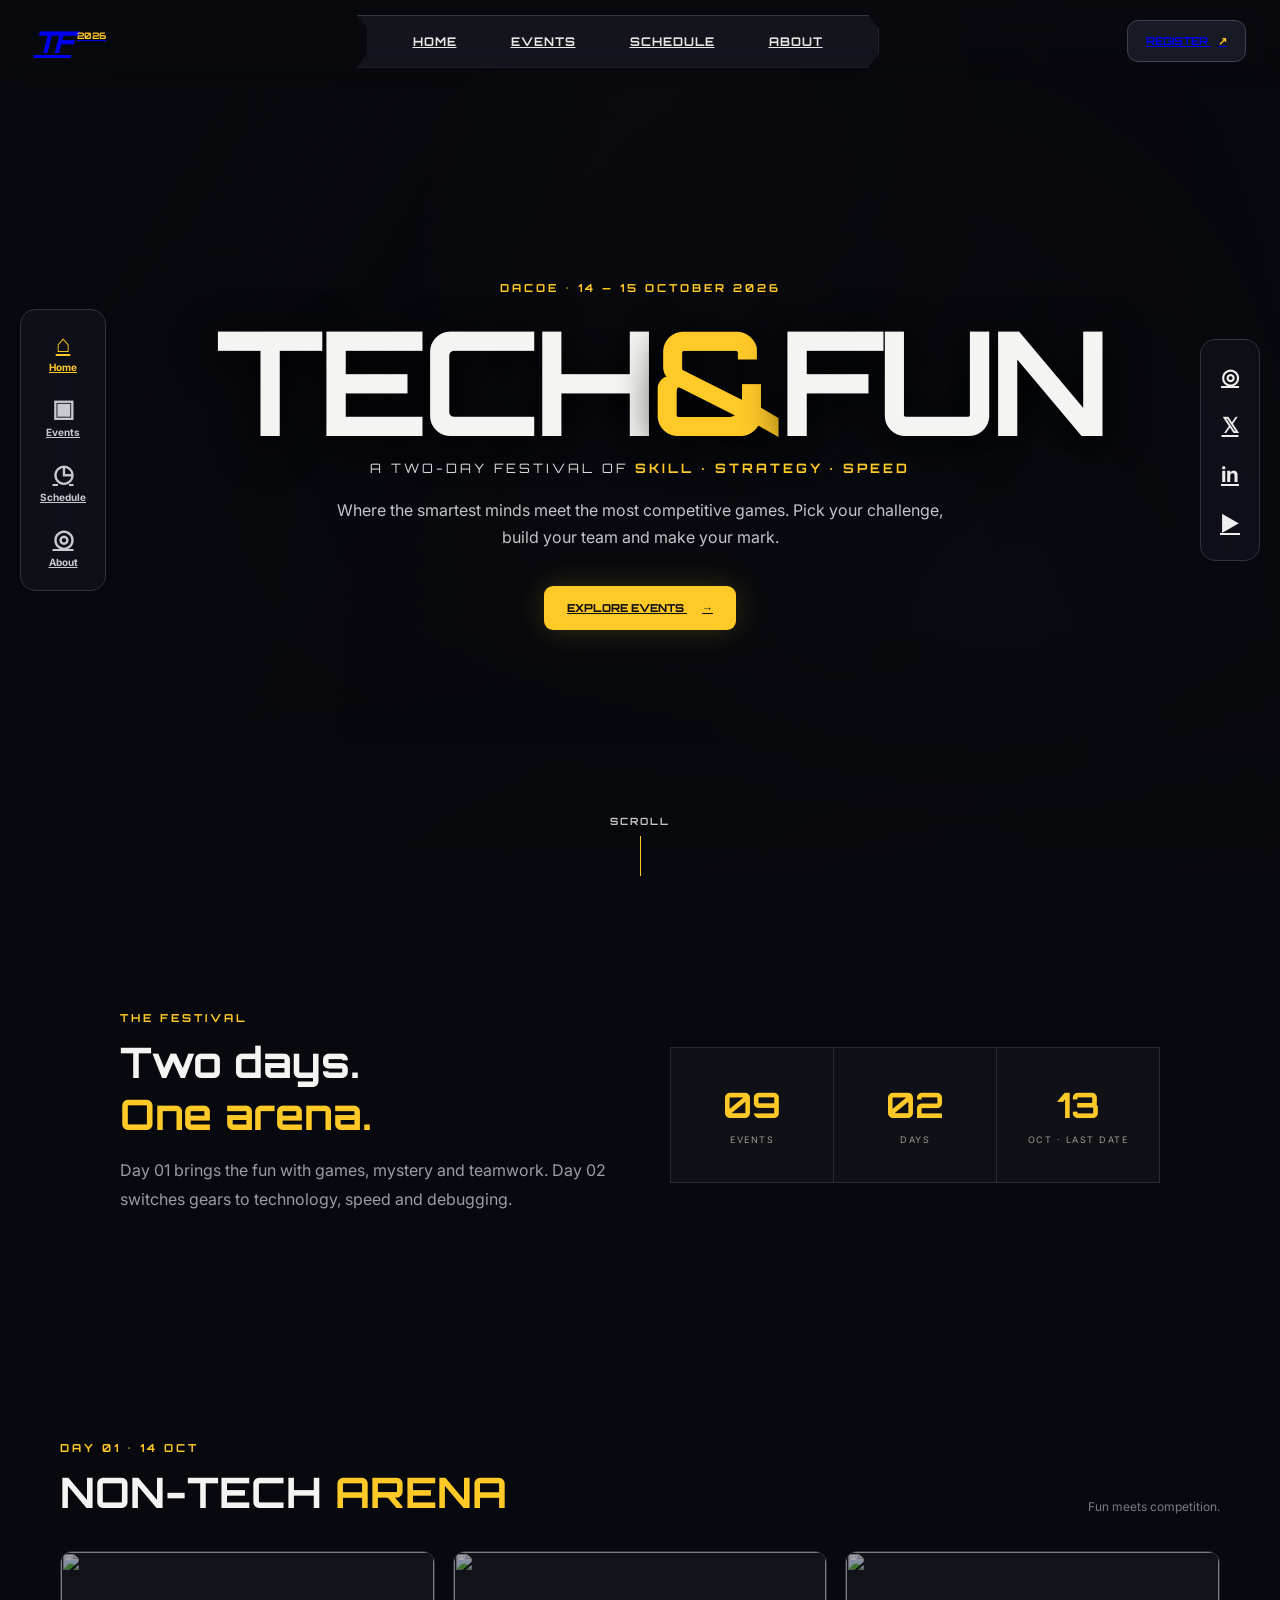
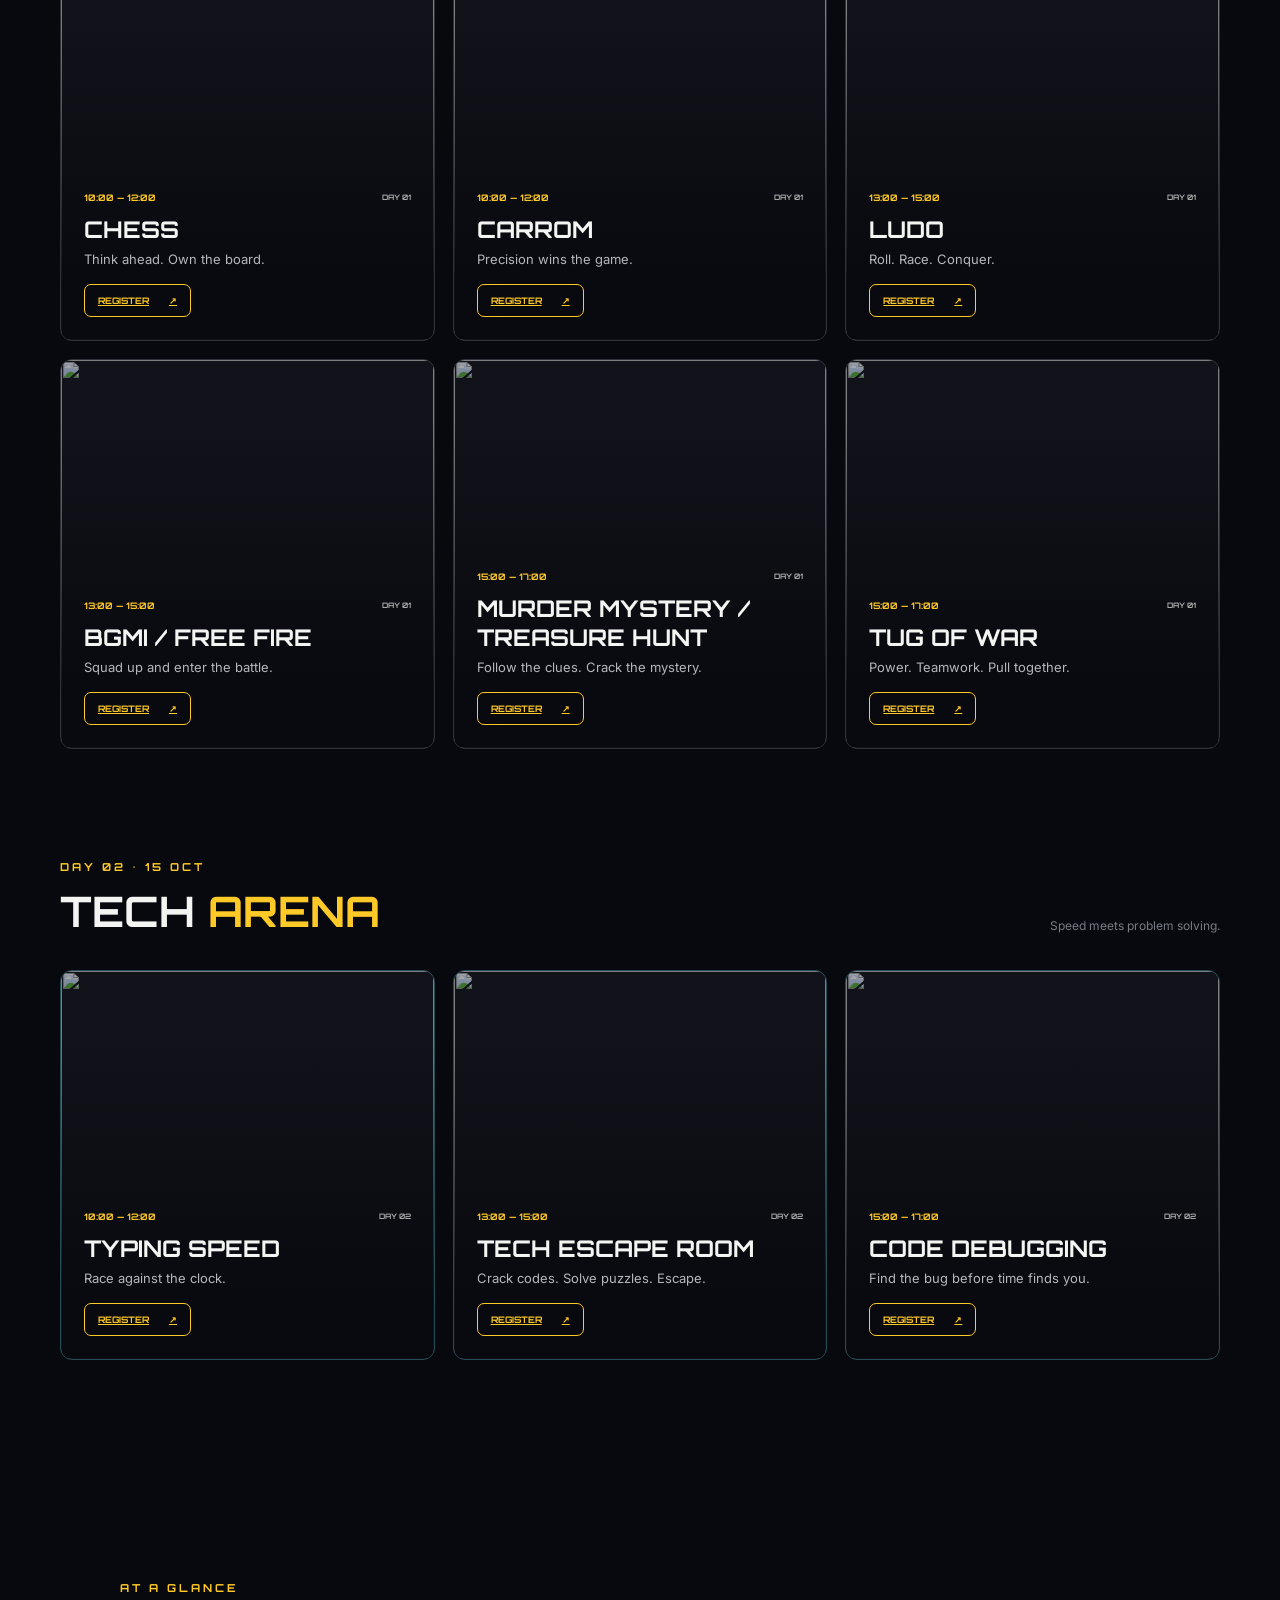
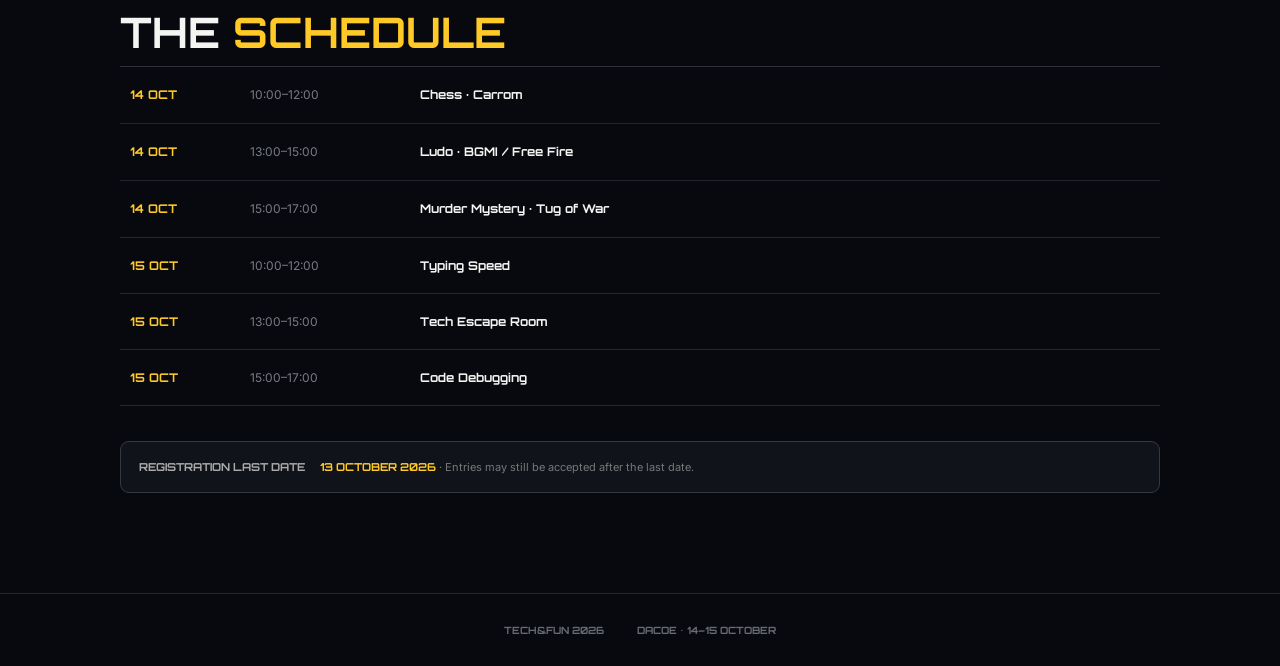
==== index.html @ 4d59d4c3 "Add files via upload" ====
<!DOCTYPE html>
<html lang="en">
<head>
<meta charset="UTF-8">
<meta name="viewport" content="width=device-width,initial-scale=1.0">
<title>Tech & Fun 2026</title>
<link rel="preconnect" href="https://fonts.googleapis.com">
<link href="https://fonts.googleapis.com/css2?family=Orbitron:wght@500;600;700;800&family=Inter:wght@400;500;600;700;800&display=swap" rel="stylesheet">
<link rel="stylesheet" href="style.css">
</head>
<body>
<div class="bg-glow"></div>
<header class="topbar">
  <a class="logo" href="index.html"><span>TF</span><small>2026</small></a>
  <nav class="topnav">
    <a href="#home">HOME</a><a href="#events">EVENTS</a><a href="#schedule">SCHEDULE</a><a href="#about">ABOUT</a>
  </nav>
  <a class="signin" href="#events">REGISTER <b>↗</b></a>
</header>

<aside class="side-nav">
  <a href="#home" class="active"><i>⌂</i><span>Home</span></a>
  <a href="#events"><i>▣</i><span>Events</span></a>
  <a href="#schedule"><i>◷</i><span>Schedule</span></a>
  <a href="#about"><i>◎</i><span>About</span></a>
</aside>
<aside class="social-nav">
  <a href="#" aria-label="Instagram">◎</a><a href="#" aria-label="X">𝕏</a><a href="#" aria-label="LinkedIn">in</a><a href="#" aria-label="YouTube">▶</a>
</aside>

<main>
<section class="hero" id="home">
  <div class="hero-overlay"></div>
  <div class="hero-content">
    <p class="mini">DACOE • 14 — 15 OCTOBER 2026</p>
    <h1>TECH<span>&</span>FUN</h1>
    <div class="hero-sub">A TWO-DAY FESTIVAL OF <b>SKILL · STRATEGY · SPEED</b></div>
    <p class="hero-copy">Where the smartest minds meet the most competitive games. Pick your challenge, build your team and make your mark.</p>
    <a class="hero-btn" href="#events">EXPLORE EVENTS <span>→</span></a>
  </div>
  <div class="scroll">SCROLL <span></span></div>
  <div class="hero-corner c1"></div><div class="hero-corner c2"></div>
</section>

<section class="intro" id="about">
  <div class="intro-card">
    <p class="mini">THE FESTIVAL</p>
    <h2>Two days.<br><span>One arena.</span></h2>
    <p>Day 01 brings the fun with games, mystery and teamwork. Day 02 switches gears to technology, speed and debugging.</p>
  </div>
  <div class="stats">
    <div><strong>09</strong><span>EVENTS</span></div>
    <div><strong>02</strong><span>DAYS</span></div>
    <div><strong>13</strong><span>OCT · LAST DATE</span></div>
  </div>
</section>

<section class="events-section" id="events">
  <div class="section-title">
    <div><p class="mini">DAY 01 • 14 OCT</p><h2>NON-TECH <span>ARENA</span></h2></div>
    <p>Fun meets competition.</p>
  </div>
  <div class="event-grid">
    <article class="event"><img src="https://images.pexels.com/photos/1040157/pexels-photo-1040157.jpeg?auto=compress&cs=tinysrgb&w=1200"><div class="event-info"><div><b>10:00 — 12:00</b><small>DAY 01</small></div><h3>CHESS</h3><p>Think ahead. Own the board.</p><a href="register.html?event=chess">REGISTER <span>↗</span></a></div></article>
    <article class="event"><img src="https://images.pexels.com/photos/5632401/pexels-photo-5632401.jpeg?auto=compress&cs=tinysrgb&w=1200"><div class="event-info"><div><b>10:00 — 12:00</b><small>DAY 01</small></div><h3>CARROM</h3><p>Precision wins the game.</p><a href="register.html?event=carrom">REGISTER <span>↗</span></a></div></article>
    <article class="event"><img src="https://images.pexels.com/photos/278918/pexels-photo-278918.jpeg?auto=compress&cs=tinysrgb&w=1200"><div class="event-info"><div><b>13:00 — 15:00</b><small>DAY 01</small></div><h3>LUDO</h3><p>Roll. Race. Conquer.</p><a href="register.html?event=ludo">REGISTER <span>↗</span></a></div></article>
    <article class="event"><img src="https://images.pexels.com/photos/3165335/pexels-photo-3165335.jpeg?auto=compress&cs=tinysrgb&w=1200"><div class="event-info"><div><b>13:00 — 15:00</b><small>DAY 01</small></div><h3>BGMI / FREE FIRE</h3><p>Squad up and enter the battle.</p><a href="register.html?event=bgmi-free-fire">REGISTER <span>↗</span></a></div></article>
    <article class="event wide"><img src="https://images.pexels.com/photos/161853/treasure-map-adventure-map-compass-161853.jpeg?auto=compress&cs=tinysrgb&w=1200"><div class="event-info"><div><b>15:00 — 17:00</b><small>DAY 01</small></div><h3>MURDER MYSTERY / TREASURE HUNT</h3><p>Follow the clues. Crack the mystery.</p><a href="register.html?event=murder-mystery-treasure-hunt">REGISTER <span>↗</span></a></div></article>
    <article class="event wide"><img src="https://images.pexels.com/photos/1015568/pexels-photo-1015568.jpeg?auto=compress&cs=tinysrgb&w=1200"><div class="event-info"><div><b>15:00 — 17:00</b><small>DAY 01</small></div><h3>TUG OF WAR</h3><p>Power. Teamwork. Pull together.</p><a href="register.html?event=tug-of-war">REGISTER <span>↗</span></a></div></article>
  </div>

  <div class="section-title tech-title">
    <div><p class="mini">DAY 02 • 15 OCT</p><h2>TECH <span>ARENA</span></h2></div>
    <p>Speed meets problem solving.</p>
  </div>
  <div class="event-grid tech-grid">
    <article class="event"><img src="https://images.pexels.com/photos/574071/pexels-photo-574071.jpeg?auto=compress&cs=tinysrgb&w=1200"><div class="event-info"><div><b>10:00 — 12:00</b><small>DAY 02</small></div><h3>TYPING SPEED</h3><p>Race against the clock.</p><a href="register.html?event=typing-speed">REGISTER <span>↗</span></a></div></article>
    <article class="event"><img src="https://images.pexels.com/photos/713149/pexels-photo-713149.jpeg?auto=compress&cs=tinysrgb&w=1200"><div class="event-info"><div><b>13:00 — 15:00</b><small>DAY 02</small></div><h3>TECH ESCAPE ROOM</h3><p>Crack codes. Solve puzzles. Escape.</p><a href="register.html?event=tech-escape-room">REGISTER <span>↗</span></a></div></article>
    <article class="event"><img src="https://images.pexels.com/photos/3861969/pexels-photo-3861969.jpeg?auto=compress&cs=tinysrgb&w=1200"><div class="event-info"><div><b>15:00 — 17:00</b><small>DAY 02</small></div><h3>CODE DEBUGGING</h3><p>Find the bug before time finds you.</p><a href="register.html?event=code-debugging">REGISTER <span>↗</span></a></div></article>
  </div>
</section>

<section class="schedule" id="schedule">
  <p class="mini">AT A GLANCE</p><h2>THE <span>SCHEDULE</span></h2>
  <div class="timeline">
    <div><strong>14 OCT</strong><span>10:00–12:00</span><b>Chess · Carrom</b></div>
    <div><strong>14 OCT</strong><span>13:00–15:00</span><b>Ludo · BGMI / Free Fire</b></div>
    <div><strong>14 OCT</strong><span>15:00–17:00</span><b>Murder Mystery · Tug of War</b></div>
    <div><strong>15 OCT</strong><span>10:00–12:00</span><b>Typing Speed</b></div>
    <div><strong>15 OCT</strong><span>13:00–15:00</span><b>Tech Escape Room</b></div>
    <div><strong>15 OCT</strong><span>15:00–17:00</span><b>Code Debugging</b></div>
  </div>
  <div class="deadline">REGISTRATION LAST DATE <strong>13 OCTOBER 2026</strong><small> · Entries may still be accepted after the last date.</small></div>
</section>
</main>
<footer>TECH&FUN 2026 <span>DACOE • 14–15 OCTOBER</span></footer>
</body></html>
---- style.css ----
*{box-sizing:border-box}html{scroll-behavior:smooth}body{margin:0;background:#08090e;color:#f4f4f2;font-family:Inter,Arial,sans-serif;overflow-x:hidden}.bg-glow{position:fixed;inset:0;pointer-events:none;background:radial-gradient(circle at 50% 10%,rgba(255,196,40,.08),transparent 35%),radial-gradient(circle at 80% 70%,rgba(0,211,255,.06),transparent 30%)}.topbar{height:82px;position:fixed;z-index:20;top:0;left:0;right:0;display:flex;align-items:center;justify-content:space-between;padding:0 34px;background:linear-gradient(#090a0fdd,transparent);backdrop-filter:blur(8px)}.logo{width:74px;display:flex;align-items:center;gap:6px;font-family:Orbitron;font-weight:800;font-size:30px;font-style:italic}.logo span{letter-spacing:-4px}.logo small{font-size:9px;color:#ffc928;font-style:normal;align-self:flex-start;margin-top:7px}.topnav{display:flex;gap:0;padding:0 28px;background:#161720dd;border:1px solid #343542;clip-path:polygon(0 0,98% 0,100% 25%,100% 75%,98% 100%,0 100%,2% 75%,2% 25%)}.topnav a{padding:18px 27px;font-family:Orbitron;font-size:12px;font-weight:700;letter-spacing:1px;color:#e8e8e6}.topnav a:hover{color:#ffc928}.signin{border:1px solid #3d4150;background:#171924;border-radius:11px;padding:13px 18px;font-family:Orbitron;font-size:11px;font-weight:700}.signin b{color:#ffc928;margin-left:7px}.side-nav,.social-nav{position:fixed;z-index:18;top:50%;transform:translateY(-50%);background:#10111adb;border:1px solid #303340;border-radius:15px;backdrop-filter:blur(12px)}.side-nav{left:20px;width:86px;padding:10px 0}.side-nav a{display:flex;flex-direction:column;align-items:center;gap:5px;padding:12px 5px;color:#c9cad0;font-size:10px;font-weight:700}.side-nav i{font-style:normal;font-size:24px;line-height:1}.side-nav a:hover,.side-nav .active{color:#ffc928}.social-nav{right:20px;width:60px;padding:12px 0}.social-nav a{display:block;text-align:center;padding:12px 0;color:#eee;font-size:21px;font-weight:700}.social-nav a:hover{color:#ffc928}.hero{height:100vh;min-height:700px;position:relative;display:flex;align-items:center;justify-content:center;background:linear-gradient(120deg,#08090e 8%,rgba(8,9,14,.62)),url("https://images.pexels.com/photos/325185/pexels-photo-325185.jpeg?auto=compress&cs=tinysrgb&w=2000") center/cover fixed}.hero:after{content:"";position:absolute;inset:0;background:linear-gradient(transparent 70%,#08090e),radial-gradient(circle at 50% 45%,transparent 10%,#08090eaa 80%)}.hero-content{position:relative;z-index:2;text-align:center;max-width:900px;padding:40px 25px}.mini{font-family:Orbitron;font-size:11px;letter-spacing:3px;color:#ffc928;font-weight:700}.hero h1{font-family:Orbitron;font-size:clamp(60px,12vw,145px);line-height:.88;letter-spacing:-7px;margin:22px 0 15px;text-shadow:0 8px 40px #000}.hero h1 span{color:#ffc928}.hero-sub{font-family:Orbitron;letter-spacing:3px;font-size:13px;color:#d8d9de}.hero-sub b{color:#ffc928}.hero-copy{max-width:610px;margin:20px auto;color:#c3c5ca;line-height:1.7}.hero-btn{display:inline-block;margin-top:15px;background:#ffc928;color:#111;padding:15px 23px;border-radius:9px;font-family:Orbitron;font-size:11px;font-weight:800;box-shadow:0 0 30px #ffc92833}.hero-btn span{margin-left:15px}.scroll{position:absolute;z-index:3;bottom:24px;left:50%;transform:translateX(-50%);font:700 10px Orbitron;letter-spacing:2px;color:#c5c6c9}.scroll span{display:block;width:1px;height:40px;background:#ffc928;margin:9px auto 0}.intro{max-width:1100px;margin:auto;padding:100px 30px;display:grid;grid-template-columns:1fr 1fr;gap:60px;align-items:center}.intro h2,.schedule h2,.section-title h2{font-family:Orbitron;font-size:42px;margin:8px 0}.intro h2 span,.schedule h2 span,.section-title h2 span{color:#ffc928}.intro p:not(.mini){color:#999da7;line-height:1.8;max-width:500px}.stats{display:grid;grid-template-columns:repeat(3,1fr);gap:1px;background:#292b34;border:1px solid #292b34}.stats div{background:#101117;padding:35px 15px;text-align:center}.stats strong{display:block;font:700 35px Orbitron;color:#ffc928}.stats span{font-size:9px;letter-spacing:1.5px;color:#999}.events-section{max-width:1220px;margin:auto;padding:40px 30px 110px}.section-title{display:flex;justify-content:space-between;align-items:end;margin:60px 0 25px}.section-title>p{color:#777b84;font-size:12px}.event-grid{display:grid;grid-template-columns:repeat(3,1fr);gap:18px}.event{min-height:390px;position:relative;overflow:hidden;border:1px solid #30323b;background:#12131a;border-radius:12px}.event.wide{grid-column:span 1}.event img{position:absolute;inset:0;width:100%;height:100%;object-fit:cover;opacity:.62;transition:.5s}.event:after{content:"";position:absolute;inset:0;background:linear-gradient(transparent 15%,#08090eee 85%)}.event:hover img{transform:scale(1.08);opacity:.8}.event-info{position:absolute;z-index:2;left:0;right:0;bottom:0;padding:23px}.event-info>div{display:flex;justify-content:space-between;color:#ffc928;font:700 9px Orbitron}.event-info small{color:#aaa}.event h3{font:700 23px Orbitron;margin:12px 0 7px}.event p{margin:0 0 17px;color:#b5b7bd;font-size:13px}.event a{display:inline-flex;align-items:center;gap:20px;border:1px solid #ffc928;color:#ffc928;padding:10px 13px;border-radius:7px;font:700 9px Orbitron}.event a:hover{background:#ffc928;color:#111}.tech-title{margin-top:100px}.tech-grid .event{border-color:#254d58}.schedule{padding:100px 30px;max-width:1100px;margin:auto}.timeline{border-top:1px solid #30323a}.timeline div{display:grid;grid-template-columns:120px 170px 1fr;padding:20px 10px;border-bottom:1px solid #24262e}.timeline strong{color:#ffc928;font:700 12px Orbitron}.timeline span{color:#777b84;font-size:12px}.timeline b{font-family:Orbitron;font-size:12px}.deadline{margin-top:35px;border:1px solid #353743;background:#11131a;padding:18px;font:700 11px Orbitron;color:#aaa;border-radius:9px}.deadline strong{color:#ffc928;margin-left:12px}.deadline small{font:400 11px Inter;color:#777}.registration{background:radial-gradient(circle at 50% 0,#1c1b17,#08090e 45%)}.reg-wrap{min-height:100vh;display:flex;align-items:center;justify-content:center;padding:120px 25px 60px}.reg-panel{width:min(900px,100%);border:1px solid #343640;background:#11131aee;border-radius:18px;box-shadow:0 25px 100px #0008;overflow:hidden}.reg-heading{padding:38px;border-bottom:1px solid #292b34;background:linear-gradient(120deg,#17181f,#101116)}.reg-heading h1{font:700 clamp(28px,5vw,48px) Orbitron;margin:10px 0}.reg-heading>p:not(.mini){color:#999da7}.last{display:inline-block;border:1px solid #444650;padding:13px;border-radius:8px;font:700 10px Orbitron;color:#aaa}.last b{color:#ffc928}.last small{display:block;margin-top:7px;font:400 11px Inter}.registration form{padding:35px}.form-row{display:grid;grid-template-columns:1fr 1fr;gap:18px}label{display:block;font:700 10px Orbitron;letter-spacing:.5px;color:#c7c8cc;margin-bottom:18px}input{display:block;width:100%;margin-top:9px;background:#090a0f;border:1px solid #353741;color:#fff;padding:15px;border-radius:8px;outline:none;font:500 14px Inter}input:focus{border-color:#ffc928;box-shadow:0 0 0 3px #ffc92815}button{width:100%;border:0;background:#ffc928;color:#111;padding:16px;border-radius:8px;font:800 11px Orbitron;cursor:pointer}button span{margin-left:20px}#status{min-height:18px;font-size:13px}.ok{color:#7be28c}.err{color:#ff7272}footer{border-top:1px solid #24262e;padding:30px;text-align:center;color:#666b75;font:700 10px Orbitron}footer span{margin-left:30px}@media(max-width:900px){.topnav{display:none}.side-nav{left:10px}.social-nav{right:10px}.event-grid{grid-template-columns:1fr 1fr}.intro{grid-template-columns:1fr}.hero{background-attachment:scroll}}@media(max-width:620px){.topbar{padding:0 15px}.side-nav,.social-nav{display:none}.hero{min-height:650px}.hero h1{letter-spacing:-3px}.events-section,.schedule{padding-left:18px;padding-right:18px}.event-grid{grid-template-columns:1fr}.section-title{display:block}.section-title>p{margin-top:10px}.timeline div{grid-template-columns:1fr;gap:7px}.form-row{grid-template-columns:1fr}.registration form,.reg-heading{padding:25px 20px}.intro{padding:70px 22px}.stats{grid-template-columns:1fr}.stats div{padding:20px}.signin{padding:10px;font-size:9px}}
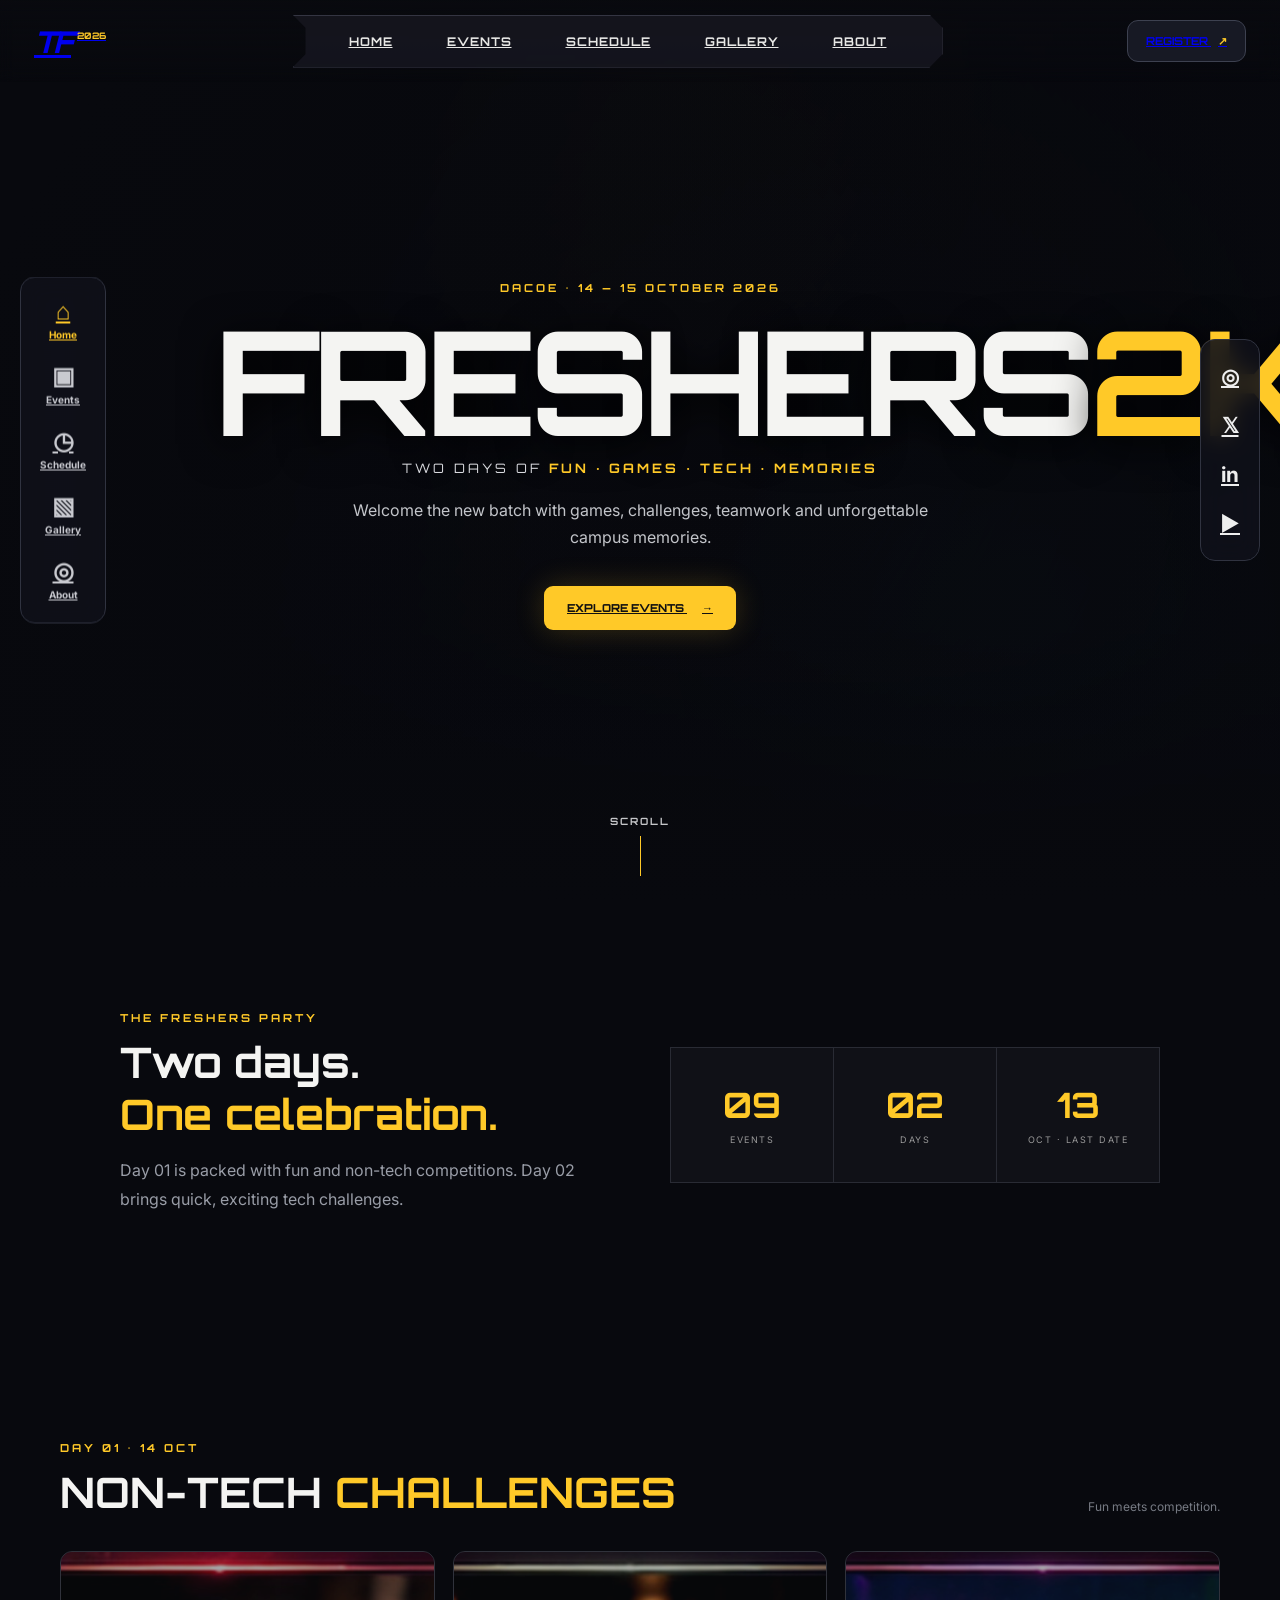
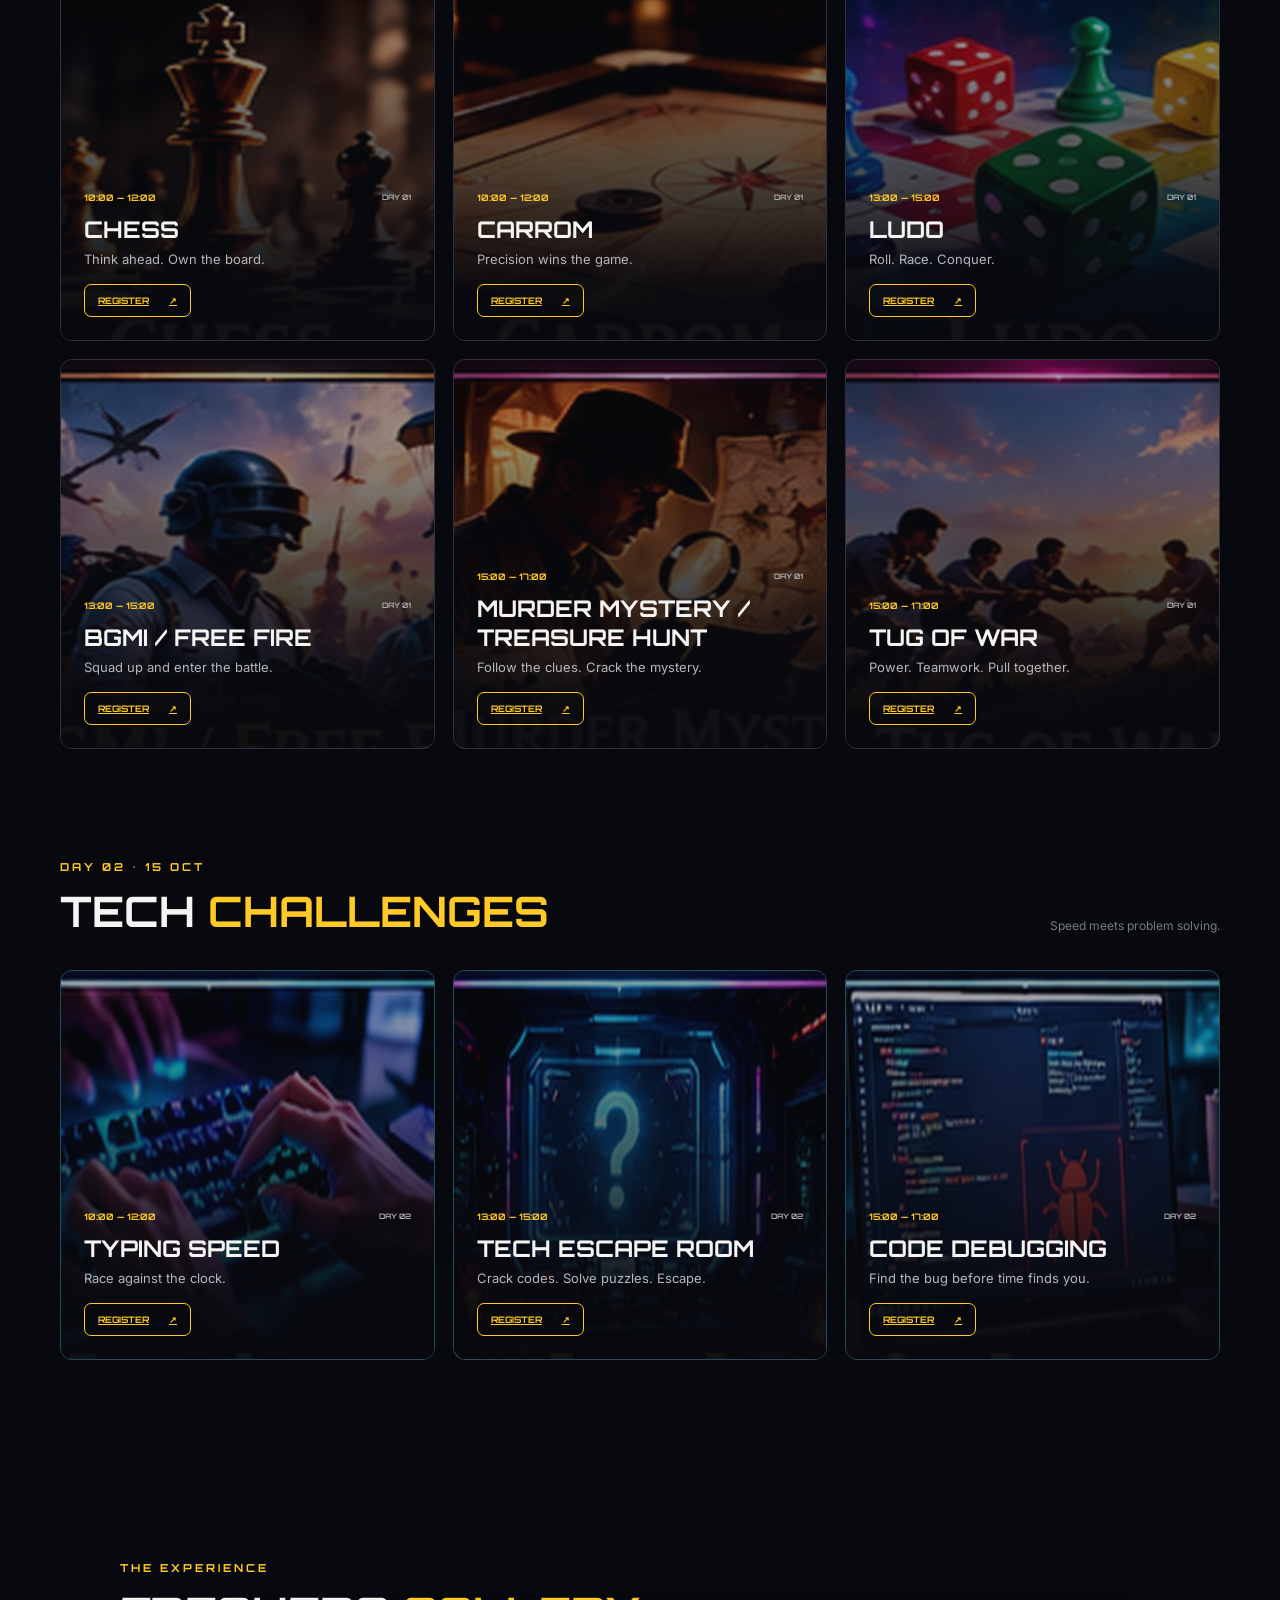
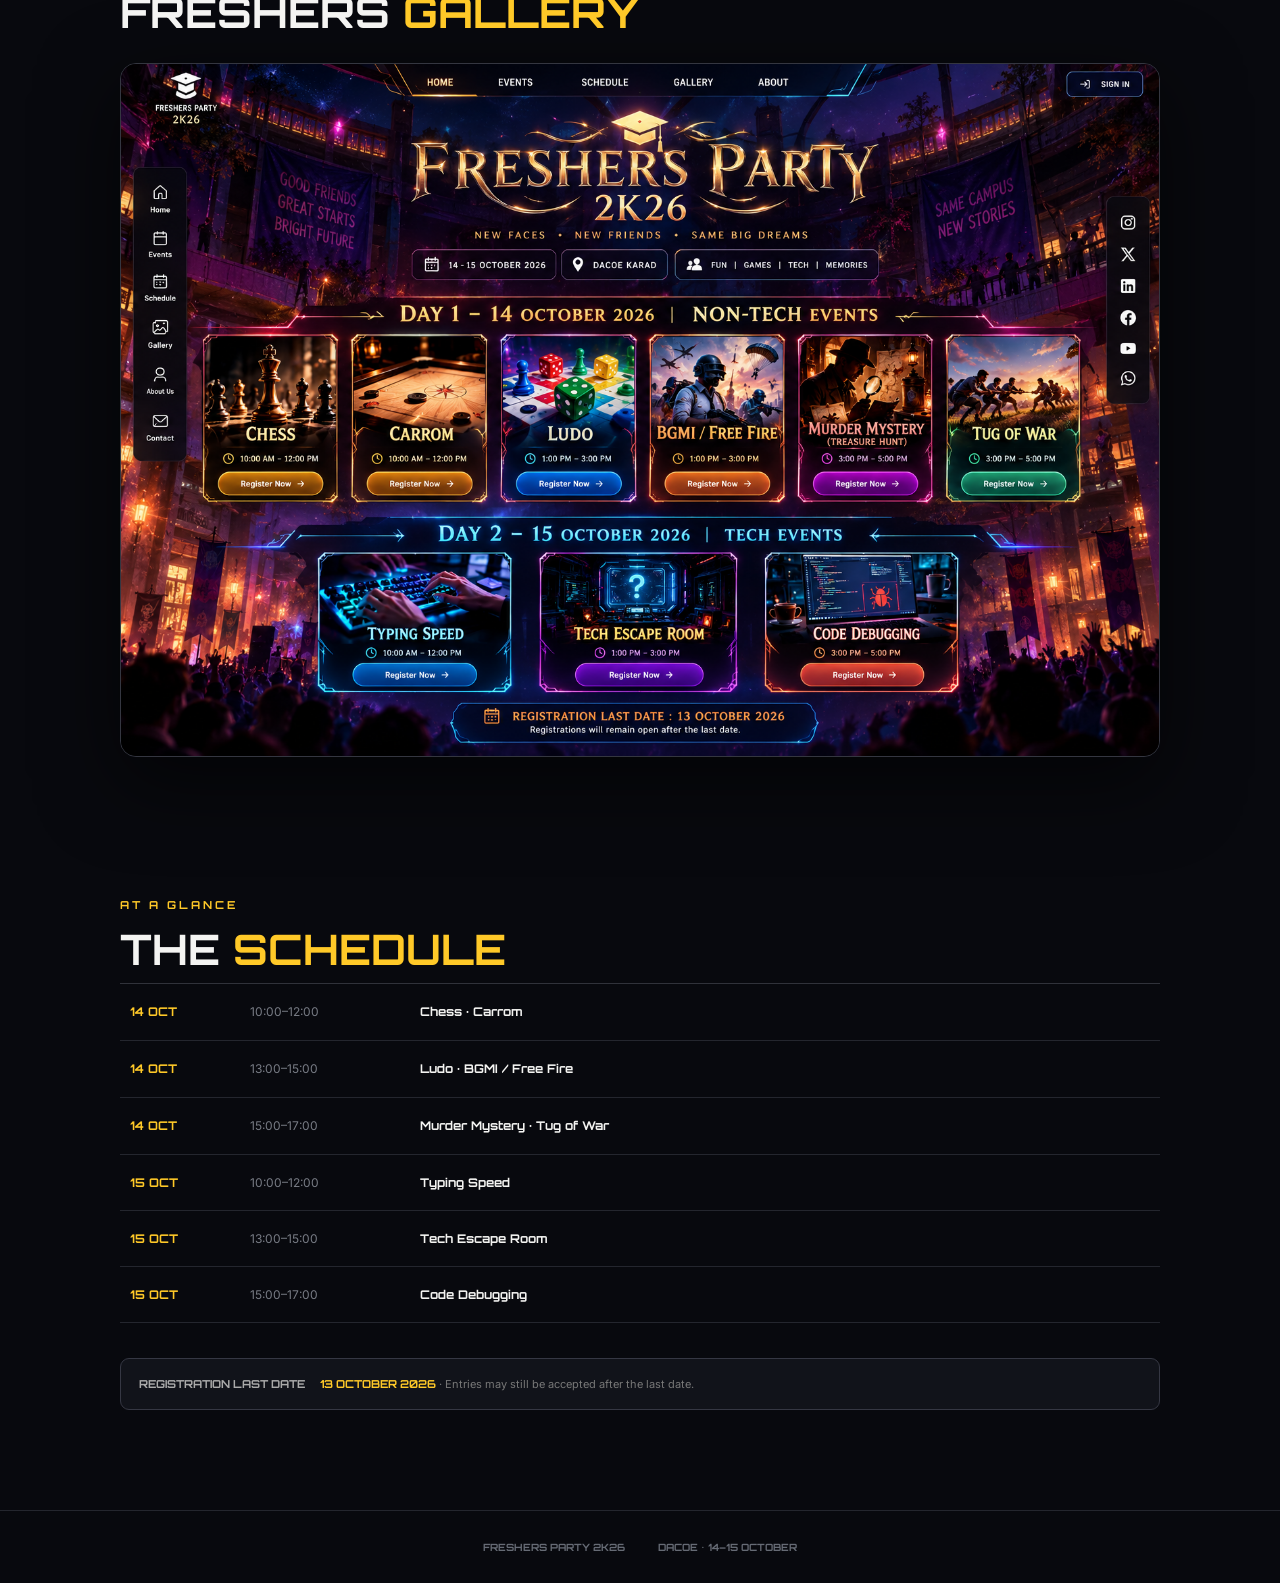
==== commit 4eaaa0f8: "Add files via upload" ====
--- a/index.html
+++ b/index.html
@@ -3,7 +3,7 @@
 <head>
 <meta charset="UTF-8">
 <meta name="viewport" content="width=device-width,initial-scale=1.0">
-<title>Tech & Fun 2026</title>
+<title>Freshers Party 2K26 | DACOE</title>
 <link rel="preconnect" href="https://fonts.googleapis.com">
 <link href="https://fonts.googleapis.com/css2?family=Orbitron:wght@500;600;700;800&family=Inter:wght@400;500;600;700;800&display=swap" rel="stylesheet">
 <link rel="stylesheet" href="style.css">
@@ -13,7 +13,7 @@
 <header class="topbar">
   <a class="logo" href="index.html"><span>TF</span><small>2026</small></a>
   <nav class="topnav">
-    <a href="#home">HOME</a><a href="#events">EVENTS</a><a href="#schedule">SCHEDULE</a><a href="#about">ABOUT</a>
+    <a href="#home">HOME</a><a href="#events">EVENTS</a><a href="#schedule">SCHEDULE</a><a href="#gallery">GALLERY</a><a href="#about">ABOUT</a>
   </nav>
   <a class="signin" href="#events">REGISTER <b>↗</b></a>
 </header>
@@ -22,7 +22,7 @@
   <a href="#home" class="active"><i>⌂</i><span>Home</span></a>
   <a href="#events"><i>▣</i><span>Events</span></a>
   <a href="#schedule"><i>◷</i><span>Schedule</span></a>
-  <a href="#about"><i>◎</i><span>About</span></a>
+  <a href="#gallery"><i>▧</i><span>Gallery</span></a><a href="#about"><i>◎</i><span>About</span></a>
 </aside>
 <aside class="social-nav">
   <a href="#" aria-label="Instagram">◎</a><a href="#" aria-label="X">𝕏</a><a href="#" aria-label="LinkedIn">in</a><a href="#" aria-label="YouTube">▶</a>
@@ -33,9 +33,9 @@
   <div class="hero-overlay"></div>
   <div class="hero-content">
     <p class="mini">DACOE • 14 — 15 OCTOBER 2026</p>
-    <h1>TECH<span>&</span>FUN</h1>
-    <div class="hero-sub">A TWO-DAY FESTIVAL OF <b>SKILL · STRATEGY · SPEED</b></div>
-    <p class="hero-copy">Where the smartest minds meet the most competitive games. Pick your challenge, build your team and make your mark.</p>
+    <h1>FRESHERS<span>2K26</span></h1>
+    <div class="hero-sub">TWO DAYS OF <b>FUN · GAMES · TECH · MEMORIES</b></div>
+    <p class="hero-copy">Welcome the new batch with games, challenges, teamwork and unforgettable campus memories.</p>
     <a class="hero-btn" href="#events">EXPLORE EVENTS <span>→</span></a>
   </div>
   <div class="scroll">SCROLL <span></span></div>
@@ -44,9 +44,9 @@
 
 <section class="intro" id="about">
   <div class="intro-card">
-    <p class="mini">THE FESTIVAL</p>
-    <h2>Two days.<br><span>One arena.</span></h2>
-    <p>Day 01 brings the fun with games, mystery and teamwork. Day 02 switches gears to technology, speed and debugging.</p>
+    <p class="mini">THE FRESHERS PARTY</p>
+    <h2>Two days.<br><span>One celebration.</span></h2>
+    <p>Day 01 is packed with fun and non-tech competitions. Day 02 brings quick, exciting tech challenges.</p>
   </div>
   <div class="stats">
     <div><strong>09</strong><span>EVENTS</span></div>
@@ -57,30 +57,30 @@
 
 <section class="events-section" id="events">
   <div class="section-title">
-    <div><p class="mini">DAY 01 • 14 OCT</p><h2>NON-TECH <span>ARENA</span></h2></div>
+    <div><p class="mini">DAY 01 • 14 OCT</p><h2>NON-TECH <span>CHALLENGES</span></h2></div>
     <p>Fun meets competition.</p>
   </div>
   <div class="event-grid">
-    <article class="event"><img src="https://images.pexels.com/photos/1040157/pexels-photo-1040157.jpeg?auto=compress&cs=tinysrgb&w=1200"><div class="event-info"><div><b>10:00 — 12:00</b><small>DAY 01</small></div><h3>CHESS</h3><p>Think ahead. Own the board.</p><a href="register.html?event=chess">REGISTER <span>↗</span></a></div></article>
-    <article class="event"><img src="https://images.pexels.com/photos/5632401/pexels-photo-5632401.jpeg?auto=compress&cs=tinysrgb&w=1200"><div class="event-info"><div><b>10:00 — 12:00</b><small>DAY 01</small></div><h3>CARROM</h3><p>Precision wins the game.</p><a href="register.html?event=carrom">REGISTER <span>↗</span></a></div></article>
-    <article class="event"><img src="https://images.pexels.com/photos/278918/pexels-photo-278918.jpeg?auto=compress&cs=tinysrgb&w=1200"><div class="event-info"><div><b>13:00 — 15:00</b><small>DAY 01</small></div><h3>LUDO</h3><p>Roll. Race. Conquer.</p><a href="register.html?event=ludo">REGISTER <span>↗</span></a></div></article>
-    <article class="event"><img src="https://images.pexels.com/photos/3165335/pexels-photo-3165335.jpeg?auto=compress&cs=tinysrgb&w=1200"><div class="event-info"><div><b>13:00 — 15:00</b><small>DAY 01</small></div><h3>BGMI / FREE FIRE</h3><p>Squad up and enter the battle.</p><a href="register.html?event=bgmi-free-fire">REGISTER <span>↗</span></a></div></article>
-    <article class="event wide"><img src="https://images.pexels.com/photos/161853/treasure-map-adventure-map-compass-161853.jpeg?auto=compress&cs=tinysrgb&w=1200"><div class="event-info"><div><b>15:00 — 17:00</b><small>DAY 01</small></div><h3>MURDER MYSTERY / TREASURE HUNT</h3><p>Follow the clues. Crack the mystery.</p><a href="register.html?event=murder-mystery-treasure-hunt">REGISTER <span>↗</span></a></div></article>
-    <article class="event wide"><img src="https://images.pexels.com/photos/1015568/pexels-photo-1015568.jpeg?auto=compress&cs=tinysrgb&w=1200"><div class="event-info"><div><b>15:00 — 17:00</b><small>DAY 01</small></div><h3>TUG OF WAR</h3><p>Power. Teamwork. Pull together.</p><a href="register.html?event=tug-of-war">REGISTER <span>↗</span></a></div></article>
+    <article class="event"><img src="assets/chess.jpg"><div class="event-info"><div><b>10:00 — 12:00</b><small>DAY 01</small></div><h3>CHESS</h3><p>Think ahead. Own the board.</p><a href="register.html?event=chess">REGISTER <span>↗</span></a></div></article>
+    <article class="event"><img src="assets/carrom.jpg"><div class="event-info"><div><b>10:00 — 12:00</b><small>DAY 01</small></div><h3>CARROM</h3><p>Precision wins the game.</p><a href="register.html?event=carrom">REGISTER <span>↗</span></a></div></article>
+    <article class="event"><img src="assets/ludo.jpg"><div class="event-info"><div><b>13:00 — 15:00</b><small>DAY 01</small></div><h3>LUDO</h3><p>Roll. Race. Conquer.</p><a href="register.html?event=ludo">REGISTER <span>↗</span></a></div></article>
+    <article class="event"><img src="assets/bgmi-free-fire.jpg"><div class="event-info"><div><b>13:00 — 15:00</b><small>DAY 01</small></div><h3>BGMI / FREE FIRE</h3><p>Squad up and enter the battle.</p><a href="register.html?event=bgmi-free-fire">REGISTER <span>↗</span></a></div></article>
+    <article class="event wide"><img src="assets/murder-mystery.jpg"><div class="event-info"><div><b>15:00 — 17:00</b><small>DAY 01</small></div><h3>MURDER MYSTERY / TREASURE HUNT</h3><p>Follow the clues. Crack the mystery.</p><a href="register.html?event=murder-mystery-treasure-hunt">REGISTER <span>↗</span></a></div></article>
+    <article class="event wide"><img src="assets/tug-of-war.jpg"><div class="event-info"><div><b>15:00 — 17:00</b><small>DAY 01</small></div><h3>TUG OF WAR</h3><p>Power. Teamwork. Pull together.</p><a href="register.html?event=tug-of-war">REGISTER <span>↗</span></a></div></article>
   </div>
 
   <div class="section-title tech-title">
-    <div><p class="mini">DAY 02 • 15 OCT</p><h2>TECH <span>ARENA</span></h2></div>
+    <div><p class="mini">DAY 02 • 15 OCT</p><h2>TECH <span>CHALLENGES</span></h2></div>
     <p>Speed meets problem solving.</p>
   </div>
   <div class="event-grid tech-grid">
-    <article class="event"><img src="https://images.pexels.com/photos/574071/pexels-photo-574071.jpeg?auto=compress&cs=tinysrgb&w=1200"><div class="event-info"><div><b>10:00 — 12:00</b><small>DAY 02</small></div><h3>TYPING SPEED</h3><p>Race against the clock.</p><a href="register.html?event=typing-speed">REGISTER <span>↗</span></a></div></article>
-    <article class="event"><img src="https://images.pexels.com/photos/713149/pexels-photo-713149.jpeg?auto=compress&cs=tinysrgb&w=1200"><div class="event-info"><div><b>13:00 — 15:00</b><small>DAY 02</small></div><h3>TECH ESCAPE ROOM</h3><p>Crack codes. Solve puzzles. Escape.</p><a href="register.html?event=tech-escape-room">REGISTER <span>↗</span></a></div></article>
-    <article class="event"><img src="https://images.pexels.com/photos/3861969/pexels-photo-3861969.jpeg?auto=compress&cs=tinysrgb&w=1200"><div class="event-info"><div><b>15:00 — 17:00</b><small>DAY 02</small></div><h3>CODE DEBUGGING</h3><p>Find the bug before time finds you.</p><a href="register.html?event=code-debugging">REGISTER <span>↗</span></a></div></article>
+    <article class="event"><img src="assets/typing-speed.jpg"><div class="event-info"><div><b>10:00 — 12:00</b><small>DAY 02</small></div><h3>TYPING SPEED</h3><p>Race against the clock.</p><a href="register.html?event=typing-speed">REGISTER <span>↗</span></a></div></article>
+    <article class="event"><img src="assets/tech-escape-room.jpg"><div class="event-info"><div><b>13:00 — 15:00</b><small>DAY 02</small></div><h3>TECH ESCAPE ROOM</h3><p>Crack codes. Solve puzzles. Escape.</p><a href="register.html?event=tech-escape-room">REGISTER <span>↗</span></a></div></article>
+    <article class="event"><img src="assets/code-debugging.jpg"><div class="event-info"><div><b>15:00 — 17:00</b><small>DAY 02</small></div><h3>CODE DEBUGGING</h3><p>Find the bug before time finds you.</p><a href="register.html?event=code-debugging">REGISTER <span>↗</span></a></div></article>
   </div>
 </section>
 
-<section class="schedule" id="schedule">
+<section class="gallery-section" id="gallery"><p class="mini">THE EXPERIENCE</p><h2>FRESHERS <span>GALLERY</span></h2><img src="assets/freshers-party-master.jpg" alt="Freshers Party 2K26 event artwork"></section><section class="schedule" id="schedule">
   <p class="mini">AT A GLANCE</p><h2>THE <span>SCHEDULE</span></h2>
   <div class="timeline">
     <div><strong>14 OCT</strong><span>10:00–12:00</span><b>Chess · Carrom</b></div>
@@ -93,5 +93,5 @@
   <div class="deadline">REGISTRATION LAST DATE <strong>13 OCTOBER 2026</strong><small> · Entries may still be accepted after the last date.</small></div>
 </section>
 </main>
-<footer>TECH&FUN 2026 <span>DACOE • 14–15 OCTOBER</span></footer>
+<footer>FRESHERS PARTY 2K26 <span>DACOE • 14–15 OCTOBER</span></footer>
 </body></html>
--- a/style.css
+++ b/style.css
@@ -1 +1,4 @@
-*{box-sizing:border-box}html{scroll-behavior:smooth}body{margin:0;background:#08090e;color:#f4f4f2;font-family:Inter,Arial,sans-serif;overflow-x:hidden}.bg-glow{position:fixed;inset:0;pointer-events:none;background:radial-gradient(circle at 50% 10%,rgba(255,196,40,.08),transparent 35%),radial-gradient(circle at 80% 70%,rgba(0,211,255,.06),transparent 30%)}.topbar{height:82px;position:fixed;z-index:20;top:0;left:0;right:0;display:flex;align-items:center;justify-content:space-between;padding:0 34px;background:linear-gradient(#090a0fdd,transparent);backdrop-filter:blur(8px)}.logo{width:74px;display:flex;align-items:center;gap:6px;font-family:Orbitron;font-weight:800;font-size:30px;font-style:italic}.logo span{letter-spacing:-4px}.logo small{font-size:9px;color:#ffc928;font-style:normal;align-self:flex-start;margin-top:7px}.topnav{display:flex;gap:0;padding:0 28px;background:#161720dd;border:1px solid #343542;clip-path:polygon(0 0,98% 0,100% 25%,100% 75%,98% 100%,0 100%,2% 75%,2% 25%)}.topnav a{padding:18px 27px;font-family:Orbitron;font-size:12px;font-weight:700;letter-spacing:1px;color:#e8e8e6}.topnav a:hover{color:#ffc928}.signin{border:1px solid #3d4150;background:#171924;border-radius:11px;padding:13px 18px;font-family:Orbitron;font-size:11px;font-weight:700}.signin b{color:#ffc928;margin-left:7px}.side-nav,.social-nav{position:fixed;z-index:18;top:50%;transform:translateY(-50%);background:#10111adb;border:1px solid #303340;border-radius:15px;backdrop-filter:blur(12px)}.side-nav{left:20px;width:86px;padding:10px 0}.side-nav a{display:flex;flex-direction:column;align-items:center;gap:5px;padding:12px 5px;color:#c9cad0;font-size:10px;font-weight:700}.side-nav i{font-style:normal;font-size:24px;line-height:1}.side-nav a:hover,.side-nav .active{color:#ffc928}.social-nav{right:20px;width:60px;padding:12px 0}.social-nav a{display:block;text-align:center;padding:12px 0;color:#eee;font-size:21px;font-weight:700}.social-nav a:hover{color:#ffc928}.hero{height:100vh;min-height:700px;position:relative;display:flex;align-items:center;justify-content:center;background:linear-gradient(120deg,#08090e 8%,rgba(8,9,14,.62)),url("https://images.pexels.com/photos/325185/pexels-photo-325185.jpeg?auto=compress&cs=tinysrgb&w=2000") center/cover fixed}.hero:after{content:"";position:absolute;inset:0;background:linear-gradient(transparent 70%,#08090e),radial-gradient(circle at 50% 45%,transparent 10%,#08090eaa 80%)}.hero-content{position:relative;z-index:2;text-align:center;max-width:900px;padding:40px 25px}.mini{font-family:Orbitron;font-size:11px;letter-spacing:3px;color:#ffc928;font-weight:700}.hero h1{font-family:Orbitron;font-size:clamp(60px,12vw,145px);line-height:.88;letter-spacing:-7px;margin:22px 0 15px;text-shadow:0 8px 40px #000}.hero h1 span{color:#ffc928}.hero-sub{font-family:Orbitron;letter-spacing:3px;font-size:13px;color:#d8d9de}.hero-sub b{color:#ffc928}.hero-copy{max-width:610px;margin:20px auto;color:#c3c5ca;line-height:1.7}.hero-btn{display:inline-block;margin-top:15px;background:#ffc928;color:#111;padding:15px 23px;border-radius:9px;font-family:Orbitron;font-size:11px;font-weight:800;box-shadow:0 0 30px #ffc92833}.hero-btn span{margin-left:15px}.scroll{position:absolute;z-index:3;bottom:24px;left:50%;transform:translateX(-50%);font:700 10px Orbitron;letter-spacing:2px;color:#c5c6c9}.scroll span{display:block;width:1px;height:40px;background:#ffc928;margin:9px auto 0}.intro{max-width:1100px;margin:auto;padding:100px 30px;display:grid;grid-template-columns:1fr 1fr;gap:60px;align-items:center}.intro h2,.schedule h2,.section-title h2{font-family:Orbitron;font-size:42px;margin:8px 0}.intro h2 span,.schedule h2 span,.section-title h2 span{color:#ffc928}.intro p:not(.mini){color:#999da7;line-height:1.8;max-width:500px}.stats{display:grid;grid-template-columns:repeat(3,1fr);gap:1px;background:#292b34;border:1px solid #292b34}.stats div{background:#101117;padding:35px 15px;text-align:center}.stats strong{display:block;font:700 35px Orbitron;color:#ffc928}.stats span{font-size:9px;letter-spacing:1.5px;color:#999}.events-section{max-width:1220px;margin:auto;padding:40px 30px 110px}.section-title{display:flex;justify-content:space-between;align-items:end;margin:60px 0 25px}.section-title>p{color:#777b84;font-size:12px}.event-grid{display:grid;grid-template-columns:repeat(3,1fr);gap:18px}.event{min-height:390px;position:relative;overflow:hidden;border:1px solid #30323b;background:#12131a;border-radius:12px}.event.wide{grid-column:span 1}.event img{position:absolute;inset:0;width:100%;height:100%;object-fit:cover;opacity:.62;transition:.5s}.event:after{content:"";position:absolute;inset:0;background:linear-gradient(transparent 15%,#08090eee 85%)}.event:hover img{transform:scale(1.08);opacity:.8}.event-info{position:absolute;z-index:2;left:0;right:0;bottom:0;padding:23px}.event-info>div{display:flex;justify-content:space-between;color:#ffc928;font:700 9px Orbitron}.event-info small{color:#aaa}.event h3{font:700 23px Orbitron;margin:12px 0 7px}.event p{margin:0 0 17px;color:#b5b7bd;font-size:13px}.event a{display:inline-flex;align-items:center;gap:20px;border:1px solid #ffc928;color:#ffc928;padding:10px 13px;border-radius:7px;font:700 9px Orbitron}.event a:hover{background:#ffc928;color:#111}.tech-title{margin-top:100px}.tech-grid .event{border-color:#254d58}.schedule{padding:100px 30px;max-width:1100px;margin:auto}.timeline{border-top:1px solid #30323a}.timeline div{display:grid;grid-template-columns:120px 170px 1fr;padding:20px 10px;border-bottom:1px solid #24262e}.timeline strong{color:#ffc928;font:700 12px Orbitron}.timeline span{color:#777b84;font-size:12px}.timeline b{font-family:Orbitron;font-size:12px}.deadline{margin-top:35px;border:1px solid #353743;background:#11131a;padding:18px;font:700 11px Orbitron;color:#aaa;border-radius:9px}.deadline strong{color:#ffc928;margin-left:12px}.deadline small{font:400 11px Inter;color:#777}.registration{background:radial-gradient(circle at 50% 0,#1c1b17,#08090e 45%)}.reg-wrap{min-height:100vh;display:flex;align-items:center;justify-content:center;padding:120px 25px 60px}.reg-panel{width:min(900px,100%);border:1px solid #343640;background:#11131aee;border-radius:18px;box-shadow:0 25px 100px #0008;overflow:hidden}.reg-heading{padding:38px;border-bottom:1px solid #292b34;background:linear-gradient(120deg,#17181f,#101116)}.reg-heading h1{font:700 clamp(28px,5vw,48px) Orbitron;margin:10px 0}.reg-heading>p:not(.mini){color:#999da7}.last{display:inline-block;border:1px solid #444650;padding:13px;border-radius:8px;font:700 10px Orbitron;color:#aaa}.last b{color:#ffc928}.last small{display:block;margin-top:7px;font:400 11px Inter}.registration form{padding:35px}.form-row{display:grid;grid-template-columns:1fr 1fr;gap:18px}label{display:block;font:700 10px Orbitron;letter-spacing:.5px;color:#c7c8cc;margin-bottom:18px}input{display:block;width:100%;margin-top:9px;background:#090a0f;border:1px solid #353741;color:#fff;padding:15px;border-radius:8px;outline:none;font:500 14px Inter}input:focus{border-color:#ffc928;box-shadow:0 0 0 3px #ffc92815}button{width:100%;border:0;background:#ffc928;color:#111;padding:16px;border-radius:8px;font:800 11px Orbitron;cursor:pointer}button span{margin-left:20px}#status{min-height:18px;font-size:13px}.ok{color:#7be28c}.err{color:#ff7272}footer{border-top:1px solid #24262e;padding:30px;text-align:center;color:#666b75;font:700 10px Orbitron}footer span{margin-left:30px}@media(max-width:900px){.topnav{display:none}.side-nav{left:10px}.social-nav{right:10px}.event-grid{grid-template-columns:1fr 1fr}.intro{grid-template-columns:1fr}.hero{background-attachment:scroll}}@media(max-width:620px){.topbar{padding:0 15px}.side-nav,.social-nav{display:none}.hero{min-height:650px}.hero h1{letter-spacing:-3px}.events-section,.schedule{padding-left:18px;padding-right:18px}.event-grid{grid-template-columns:1fr}.section-title{display:block}.section-title>p{margin-top:10px}.timeline div{grid-template-columns:1fr;gap:7px}.form-row{grid-template-columns:1fr}.registration form,.reg-heading{padding:25px 20px}.intro{padding:70px 22px}.stats{grid-template-columns:1fr}.stats div{padding:20px}.signin{padding:10px;font-size:9px}}+*{box-sizing:border-box}html{scroll-behavior:smooth}body{margin:0;background:#08090e;color:#f4f4f2;font-family:Inter,Arial,sans-serif;overflow-x:hidden}.bg-glow{position:fixed;inset:0;pointer-events:none;background:radial-gradient(circle at 50% 10%,rgba(255,196,40,.08),transparent 35%),radial-gradient(circle at 80% 70%,rgba(0,211,255,.06),transparent 30%)}.topbar{height:82px;position:fixed;z-index:20;top:0;left:0;right:0;display:flex;align-items:center;justify-content:space-between;padding:0 34px;background:linear-gradient(#090a0fdd,transparent);backdrop-filter:blur(8px)}.logo{width:74px;display:flex;align-items:center;gap:6px;font-family:Orbitron;font-weight:800;font-size:30px;font-style:italic}.logo span{letter-spacing:-4px}.logo small{font-size:9px;color:#ffc928;font-style:normal;align-self:flex-start;margin-top:7px}.topnav{display:flex;gap:0;padding:0 28px;background:#161720dd;border:1px solid #343542;clip-path:polygon(0 0,98% 0,100% 25%,100% 75%,98% 100%,0 100%,2% 75%,2% 25%)}.topnav a{padding:18px 27px;font-family:Orbitron;font-size:12px;font-weight:700;letter-spacing:1px;color:#e8e8e6}.topnav a:hover{color:#ffc928}.signin{border:1px solid #3d4150;background:#171924;border-radius:11px;padding:13px 18px;font-family:Orbitron;font-size:11px;font-weight:700}.signin b{color:#ffc928;margin-left:7px}.side-nav,.social-nav{position:fixed;z-index:18;top:50%;transform:translateY(-50%);background:#10111adb;border:1px solid #303340;border-radius:15px;backdrop-filter:blur(12px)}.side-nav{left:20px;width:86px;padding:10px 0}.side-nav a{display:flex;flex-direction:column;align-items:center;gap:5px;padding:12px 5px;color:#c9cad0;font-size:10px;font-weight:700}.side-nav i{font-style:normal;font-size:24px;line-height:1}.side-nav a:hover,.side-nav .active{color:#ffc928}.social-nav{right:20px;width:60px;padding:12px 0}.social-nav a{display:block;text-align:center;padding:12px 0;color:#eee;font-size:21px;font-weight:700}.social-nav a:hover{color:#ffc928}.hero{height:100vh;min-height:700px;position:relative;display:flex;align-items:center;justify-content:center;background:linear-gradient(120deg,#08090e 8%,rgba(8,9,14,.62)),url("https://images.pexels.com/photos/325185/pexels-photo-325185.jpeg?auto=compress&cs=tinysrgb&w=2000") center/cover fixed}.hero:after{content:"";position:absolute;inset:0;background:linear-gradient(transparent 70%,#08090e),radial-gradient(circle at 50% 45%,transparent 10%,#08090eaa 80%)}.hero-content{position:relative;z-index:2;text-align:center;max-width:900px;padding:40px 25px}.mini{font-family:Orbitron;font-size:11px;letter-spacing:3px;color:#ffc928;font-weight:700}.hero h1{font-family:Orbitron;font-size:clamp(60px,12vw,145px);line-height:.88;letter-spacing:-7px;margin:22px 0 15px;text-shadow:0 8px 40px #000}.hero h1 span{color:#ffc928}.hero-sub{font-family:Orbitron;letter-spacing:3px;font-size:13px;color:#d8d9de}.hero-sub b{color:#ffc928}.hero-copy{max-width:610px;margin:20px auto;color:#c3c5ca;line-height:1.7}.hero-btn{display:inline-block;margin-top:15px;background:#ffc928;color:#111;padding:15px 23px;border-radius:9px;font-family:Orbitron;font-size:11px;font-weight:800;box-shadow:0 0 30px #ffc92833}.hero-btn span{margin-left:15px}.scroll{position:absolute;z-index:3;bottom:24px;left:50%;transform:translateX(-50%);font:700 10px Orbitron;letter-spacing:2px;color:#c5c6c9}.scroll span{display:block;width:1px;height:40px;background:#ffc928;margin:9px auto 0}.intro{max-width:1100px;margin:auto;padding:100px 30px;display:grid;grid-template-columns:1fr 1fr;gap:60px;align-items:center}.intro h2,.schedule h2,.section-title h2{font-family:Orbitron;font-size:42px;margin:8px 0}.intro h2 span,.schedule h2 span,.section-title h2 span{color:#ffc928}.intro p:not(.mini){color:#999da7;line-height:1.8;max-width:500px}.stats{display:grid;grid-template-columns:repeat(3,1fr);gap:1px;background:#292b34;border:1px solid #292b34}.stats div{background:#101117;padding:35px 15px;text-align:center}.stats strong{display:block;font:700 35px Orbitron;color:#ffc928}.stats span{font-size:9px;letter-spacing:1.5px;color:#999}.events-section{max-width:1220px;margin:auto;padding:40px 30px 110px}.section-title{display:flex;justify-content:space-between;align-items:end;margin:60px 0 25px}.section-title>p{color:#777b84;font-size:12px}.event-grid{display:grid;grid-template-columns:repeat(3,1fr);gap:18px}.event{min-height:390px;position:relative;overflow:hidden;border:1px solid #30323b;background:#12131a;border-radius:12px}.event.wide{grid-column:span 1}.event img{position:absolute;inset:0;width:100%;height:100%;object-fit:cover;opacity:.62;transition:.5s}.event:after{content:"";position:absolute;inset:0;background:linear-gradient(transparent 15%,#08090eee 85%)}.event:hover img{transform:scale(1.08);opacity:.8}.event-info{position:absolute;z-index:2;left:0;right:0;bottom:0;padding:23px}.event-info>div{display:flex;justify-content:space-between;color:#ffc928;font:700 9px Orbitron}.event-info small{color:#aaa}.event h3{font:700 23px Orbitron;margin:12px 0 7px}.event p{margin:0 0 17px;color:#b5b7bd;font-size:13px}.event a{display:inline-flex;align-items:center;gap:20px;border:1px solid #ffc928;color:#ffc928;padding:10px 13px;border-radius:7px;font:700 9px Orbitron}.event a:hover{background:#ffc928;color:#111}.tech-title{margin-top:100px}.tech-grid .event{border-color:#254d58}.schedule{padding:100px 30px;max-width:1100px;margin:auto}.timeline{border-top:1px solid #30323a}.timeline div{display:grid;grid-template-columns:120px 170px 1fr;padding:20px 10px;border-bottom:1px solid #24262e}.timeline strong{color:#ffc928;font:700 12px Orbitron}.timeline span{color:#777b84;font-size:12px}.timeline b{font-family:Orbitron;font-size:12px}.deadline{margin-top:35px;border:1px solid #353743;background:#11131a;padding:18px;font:700 11px Orbitron;color:#aaa;border-radius:9px}.deadline strong{color:#ffc928;margin-left:12px}.deadline small{font:400 11px Inter;color:#777}.registration{background:radial-gradient(circle at 50% 0,#1c1b17,#08090e 45%)}.reg-wrap{min-height:100vh;display:flex;align-items:center;justify-content:center;padding:120px 25px 60px}.reg-panel{width:min(900px,100%);border:1px solid #343640;background:#11131aee;border-radius:18px;box-shadow:0 25px 100px #0008;overflow:hidden}.reg-heading{padding:38px;border-bottom:1px solid #292b34;background:linear-gradient(120deg,#17181f,#101116)}.reg-heading h1{font:700 clamp(28px,5vw,48px) Orbitron;margin:10px 0}.reg-heading>p:not(.mini){color:#999da7}.last{display:inline-block;border:1px solid #444650;padding:13px;border-radius:8px;font:700 10px Orbitron;color:#aaa}.last b{color:#ffc928}.last small{display:block;margin-top:7px;font:400 11px Inter}.registration form{padding:35px}.form-row{display:grid;grid-template-columns:1fr 1fr;gap:18px}label{display:block;font:700 10px Orbitron;letter-spacing:.5px;color:#c7c8cc;margin-bottom:18px}input{display:block;width:100%;margin-top:9px;background:#090a0f;border:1px solid #353741;color:#fff;padding:15px;border-radius:8px;outline:none;font:500 14px Inter}input:focus{border-color:#ffc928;box-shadow:0 0 0 3px #ffc92815}button{width:100%;border:0;background:#ffc928;color:#111;padding:16px;border-radius:8px;font:800 11px Orbitron;cursor:pointer}button span{margin-left:20px}#status{min-height:18px;font-size:13px}.ok{color:#7be28c}.err{color:#ff7272}footer{border-top:1px solid #24262e;padding:30px;text-align:center;color:#666b75;font:700 10px Orbitron}footer span{margin-left:30px}@media(max-width:900px){.topnav{display:none}.side-nav{left:10px}.social-nav{right:10px}.event-grid{grid-template-columns:1fr 1fr}.intro{grid-template-columns:1fr}.hero{background-attachment:scroll}}@media(max-width:620px){.topbar{padding:0 15px}.side-nav,.social-nav{display:none}.hero{min-height:650px}.hero h1{letter-spacing:-3px}.events-section,.schedule{padding-left:18px;padding-right:18px}.event-grid{grid-template-columns:1fr}.section-title{display:block}.section-title>p{margin-top:10px}.timeline div{grid-template-columns:1fr;gap:7px}.form-row{grid-template-columns:1fr}.registration form,.reg-heading{padding:25px 20px}.intro{padding:70px 22px}.stats{grid-template-columns:1fr}.stats div{padding:20px}.signin{padding:10px;font-size:9px}}
+.gallery-section{max-width:1100px;margin:auto;padding:80px 30px 30px}.gallery-section h2{font-family:Orbitron;font-size:42px;margin:8px 0 25px}.gallery-section h2 span{color:#ffc928}.gallery-section img{width:100%;display:block;border:1px solid #343640;border-radius:16px;box-shadow:0 25px 80px #0009}.gallery-section img:hover{filter:saturate(1.12);transform:translateY(-3px);transition:.3s}@media(max-width:620px){.gallery-section{padding:60px 18px 20px}.gallery-section h2{font-size:30px}}
+
+.form-note{margin:-4px 0 20px;color:#777b84;font-size:12px}.form-note b{color:#ffc928}.member-title{font:700 10px Orbitron;letter-spacing:1px;color:#ffc928;border-top:1px solid #292b34;padding:16px 0 10px;margin-top:4px}
